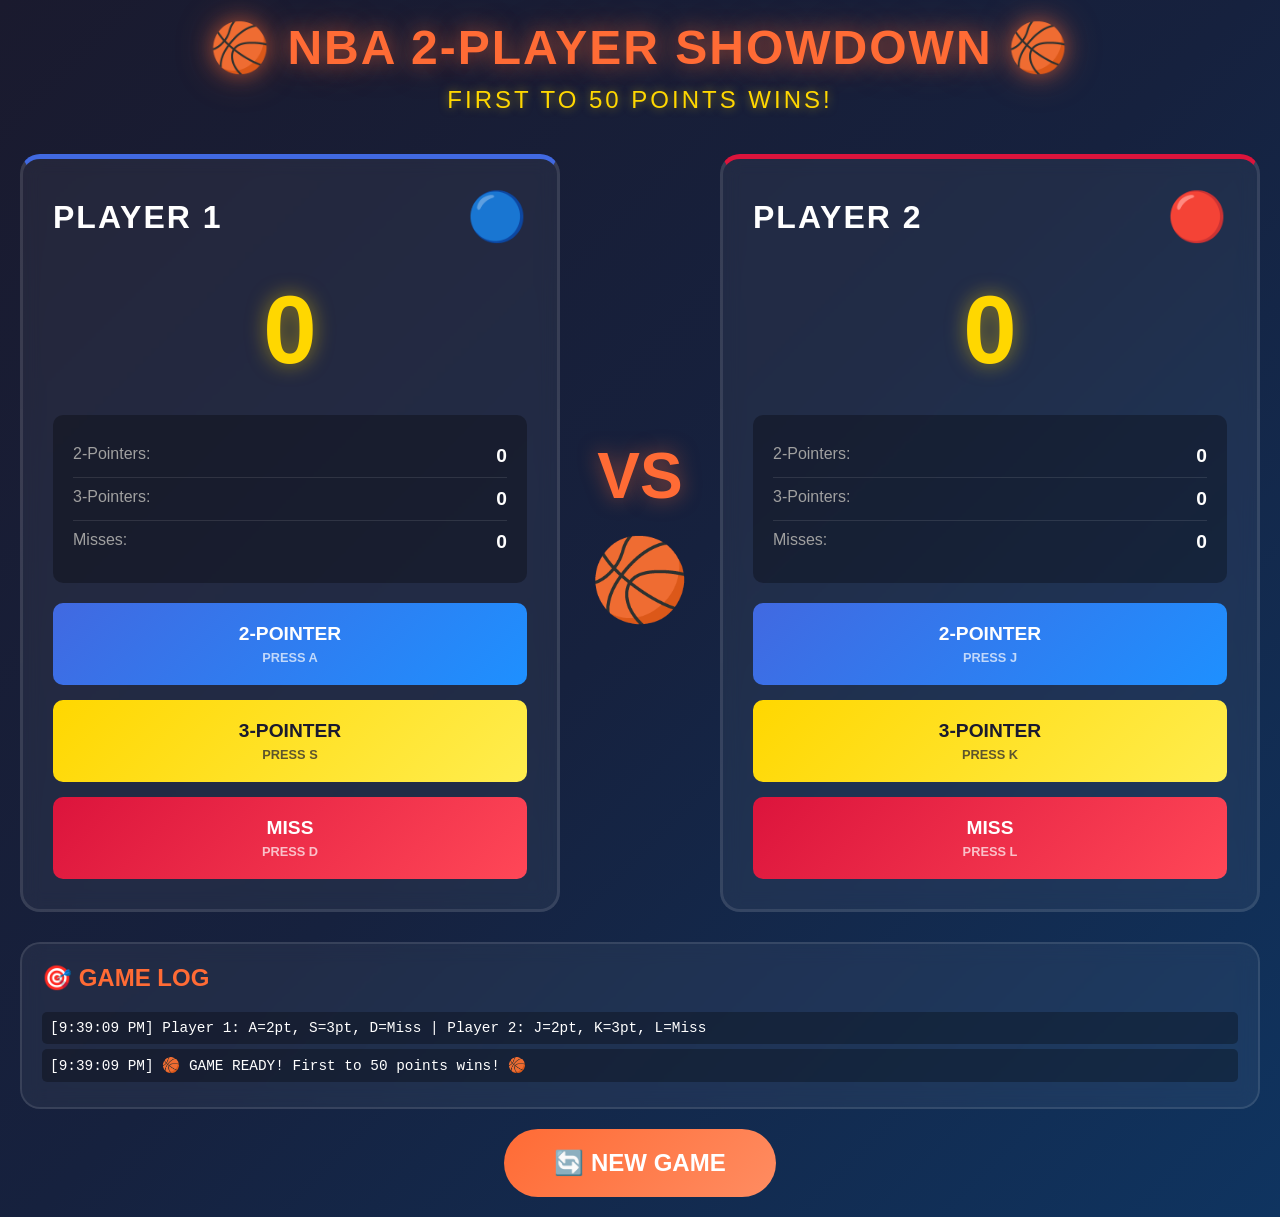
==== index.html @ 559199e9 "feat: Create NBA 2-player game with first to 50 points win condition - Implemented 2-player basketba" ====
<!DOCTYPE html>
<html lang="en">
<head>
    <meta charset="UTF-8">
    <meta name="viewport" content="width=device-width, initial-scale=1.0">
    <title>NBA 2-Player Showdown - First to 50!</title>
    <link rel="stylesheet" href="style.css">
</head>
<body>
    <div class="container">
        <header>
            <h1>🏀 NBA 2-PLAYER SHOWDOWN 🏀</h1>
            <p class="subtitle">FIRST TO 50 POINTS WINS!</p>
        </header>

        <div class="game-board">
            <!-- Player 1 Section -->
            <div class="player-section player1">
                <div class="player-header">
                    <h2>PLAYER 1</h2>
                    <div class="team-badge">🔵</div>
                </div>
                <div class="score-display" id="score1">0</div>
                <div class="stats">
                    <div class="stat">
                        <span class="stat-label">2-Pointers:</span>
                        <span class="stat-value" id="twoPointers1">0</span>
                    </div>
                    <div class="stat">
                        <span class="stat-label">3-Pointers:</span>
                        <span class="stat-value" id="threePointers1">0</span>
                    </div>
                    <div class="stat">
                        <span class="stat-label">Misses:</span>
                        <span class="stat-value" id="misses1">0</span>
                    </div>
                </div>
                <div class="controls">
                    <button class="btn btn-2pt" onclick="shoot(1, 2)">
                        <span class="btn-label">2-POINTER</span>
                        <span class="btn-key">Press A</span>
                    </button>
                    <button class="btn btn-3pt" onclick="shoot(1, 3)">
                        <span class="btn-label">3-POINTER</span>
                        <span class="btn-key">Press S</span>
                    </button>
                    <button class="btn btn-miss" onclick="miss(1)">
                        <span class="btn-label">MISS</span>
                        <span class="btn-key">Press D</span>
                    </button>
                </div>
            </div>

            <!-- VS Divider -->
            <div class="vs-divider">
                <div class="vs-text">VS</div>
                <div class="basketball">🏀</div>
            </div>

            <!-- Player 2 Section -->
            <div class="player-section player2">
                <div class="player-header">
                    <h2>PLAYER 2</h2>
                    <div class="team-badge">🔴</div>
                </div>
                <div class="score-display" id="score2">0</div>
                <div class="stats">
                    <div class="stat">
                        <span class="stat-label">2-Pointers:</span>
                        <span class="stat-value" id="twoPointers2">0</span>
                    </div>
                    <div class="stat">
                        <span class="stat-label">3-Pointers:</span>
                        <span class="stat-value" id="threePointers2">0</span>
                    </div>
                    <div class="stat">
                        <span class="stat-label">Misses:</span>
                        <span class="stat-value" id="misses2">0</span>
                    </div>
                </div>
                <div class="controls">
                    <button class="btn btn-2pt" onclick="shoot(2, 2)">
                        <span class="btn-label">2-POINTER</span>
                        <span class="btn-key">Press J</span>
                    </button>
                    <button class="btn btn-3pt" onclick="shoot(2, 3)">
                        <span class="btn-label">3-POINTER</span>
                        <span class="btn-key">Press K</span>
                    </button>
                    <button class="btn btn-miss" onclick="miss(2)">
                        <span class="btn-label">MISS</span>
                        <span class="btn-key">Press L</span>
                    </button>
                </div>
            </div>
        </div>

        <div class="game-log">
            <h3>🎯 GAME LOG</h3>
            <div id="log" class="log-content"></div>
        </div>

        <button class="reset-btn" onclick="resetGame()">🔄 NEW GAME</button>
    </div>

    <!-- Winner Modal -->
    <div id="winnerModal" class="modal">
        <div class="modal-content">
            <h2 class="winner-title">🏆 GAME OVER! 🏆</h2>
            <div id="winnerText" class="winner-text"></div>
            <div id="finalStats" class="final-stats"></div>
            <button class="btn-modal" onclick="resetGame()">PLAY AGAIN</button>
        </div>
    </div>

    <script src="game.js"></script>
</body>
</html>
---- style.css ----
* {
    margin: 0;
    padding: 0;
    box-sizing: border-box;
}

body {
    font-family: 'Arial Black', 'Arial Bold', Arial, sans-serif;
    background: linear-gradient(135deg, #1a1a2e 0%, #16213e 50%, #0f3460 100%);
    min-height: 100vh;
    padding: 20px;
    color: white;
}

.container {
    max-width: 1400px;
    margin: 0 auto;
}

header {
    text-align: center;
    margin-bottom: 40px;
    animation: fadeInDown 0.8s ease-out;
}

header h1 {
    font-size: 3rem;
    color: #ff6b35;
    text-shadow: 0 0 20px rgba(255, 107, 53, 0.5),
                 0 0 40px rgba(255, 107, 53, 0.3);
    margin-bottom: 10px;
    letter-spacing: 2px;
}

.subtitle {
    font-size: 1.5rem;
    color: #ffd700;
    text-shadow: 0 0 10px rgba(255, 215, 0, 0.5);
    letter-spacing: 3px;
}

.game-board {
    display: grid;
    grid-template-columns: 1fr auto 1fr;
    gap: 30px;
    margin-bottom: 30px;
    animation: fadeIn 1s ease-out;
}

.player-section {
    background: rgba(255, 255, 255, 0.05);
    border-radius: 20px;
    padding: 30px;
    backdrop-filter: blur(10px);
    border: 3px solid rgba(255, 255, 255, 0.1);
    transition: all 0.3s ease;
}

.player-section:hover {
    transform: translateY(-5px);
    border-color: rgba(255, 255, 255, 0.3);
    box-shadow: 0 10px 30px rgba(0, 0, 0, 0.3);
}

.player1 {
    border-top: 5px solid #4169e1;
}

.player2 {
    border-top: 5px solid #dc143c;
}

.player-header {
    display: flex;
    justify-content: space-between;
    align-items: center;
    margin-bottom: 20px;
}

.player-header h2 {
    font-size: 2rem;
    letter-spacing: 2px;
}

.team-badge {
    font-size: 3rem;
}

.score-display {
    font-size: 6rem;
    font-weight: bold;
    text-align: center;
    margin: 30px 0;
    color: #ffd700;
    text-shadow: 0 0 20px rgba(255, 215, 0, 0.5);
    transition: all 0.3s ease;
}

.score-display.pulse {
    animation: pulse 0.5s ease;
}

@keyframes pulse {
    0%, 100% { transform: scale(1); }
    50% { transform: scale(1.2); }
}

.stats {
    background: rgba(0, 0, 0, 0.3);
    border-radius: 10px;
    padding: 20px;
    margin-bottom: 20px;
}

.stat {
    display: flex;
    justify-content: space-between;
    padding: 10px 0;
    border-bottom: 1px solid rgba(255, 255, 255, 0.1);
}

.stat:last-child {
    border-bottom: none;
}

.stat-label {
    color: #a0a0a0;
    font-size: 1rem;
}

.stat-value {
    color: #ffffff;
    font-weight: bold;
    font-size: 1.2rem;
}

.controls {
    display: flex;
    flex-direction: column;
    gap: 15px;
}

.btn {
    padding: 20px;
    border: none;
    border-radius: 10px;
    font-size: 1.2rem;
    font-weight: bold;
    cursor: pointer;
    transition: all 0.3s ease;
    display: flex;
    flex-direction: column;
    align-items: center;
    gap: 5px;
    text-transform: uppercase;
}

.btn:hover {
    transform: translateY(-3px);
    box-shadow: 0 8px 20px rgba(0, 0, 0, 0.3);
}

.btn:active {
    transform: translateY(0);
}

.btn-label {
    font-size: 1.2rem;
}

.btn-key {
    font-size: 0.8rem;
    opacity: 0.7;
}

.btn-2pt {
    background: linear-gradient(135deg, #4169e1, #1e90ff);
    color: white;
}

.btn-2pt:hover {
    background: linear-gradient(135deg, #1e90ff, #4169e1);
}

.btn-3pt {
    background: linear-gradient(135deg, #ffd700, #ffed4e);
    color: #1a1a2e;
}

.btn-3pt:hover {
    background: linear-gradient(135deg, #ffed4e, #ffd700);
}

.btn-miss {
    background: linear-gradient(135deg, #dc143c, #ff4757);
    color: white;
}

.btn-miss:hover {
    background: linear-gradient(135deg, #ff4757, #dc143c);
}

.vs-divider {
    display: flex;
    flex-direction: column;
    align-items: center;
    justify-content: center;
    gap: 20px;
}

.vs-text {
    font-size: 4rem;
    font-weight: bold;
    color: #ff6b35;
    text-shadow: 0 0 20px rgba(255, 107, 53, 0.5);
}

.basketball {
    font-size: 5rem;
    animation: bounce 2s infinite;
}

@keyframes bounce {
    0%, 100% { transform: translateY(0); }
    50% { transform: translateY(-20px); }
}

.game-log {
    background: rgba(255, 255, 255, 0.05);
    border-radius: 20px;
    padding: 20px;
    margin-bottom: 20px;
    backdrop-filter: blur(10px);
    border: 2px solid rgba(255, 255, 255, 0.1);
}

.game-log h3 {
    color: #ff6b35;
    margin-bottom: 15px;
    font-size: 1.5rem;
}

.log-content {
    max-height: 200px;
    overflow-y: auto;
    font-family: 'Courier New', monospace;
    font-size: 0.9rem;
}

.log-entry {
    padding: 8px;
    margin: 5px 0;
    border-radius: 5px;
    background: rgba(0, 0, 0, 0.3);
    animation: slideIn 0.3s ease;
}

.log-entry.player1-action {
    border-left: 4px solid #4169e1;
}

.log-entry.player2-action {
    border-left: 4px solid #dc143c;
}

@keyframes slideIn {
    from {
        opacity: 0;
        transform: translateX(-20px);
    }
    to {
        opacity: 1;
        transform: translateX(0);
    }
}

.reset-btn {
    display: block;
    margin: 0 auto;
    padding: 20px 50px;
    background: linear-gradient(135deg, #ff6b35, #ff8c61);
    color: white;
    border: none;
    border-radius: 50px;
    font-size: 1.5rem;
    font-weight: bold;
    cursor: pointer;
    transition: all 0.3s ease;
}

.reset-btn:hover {
    transform: translateY(-3px);
    box-shadow: 0 10px 30px rgba(255, 107, 53, 0.5);
}

/* Modal Styles */
.modal {
    display: none;
    position: fixed;
    top: 0;
    left: 0;
    width: 100%;
    height: 100%;
    background: rgba(0, 0, 0, 0.9);
    backdrop-filter: blur(10px);
    z-index: 1000;
    animation: fadeIn 0.3s ease;
}

.modal.show {
    display: flex;
    align-items: center;
    justify-content: center;
}

.modal-content {
    background: linear-gradient(135deg, #1a1a2e, #16213e);
    padding: 50px;
    border-radius: 30px;
    text-align: center;
    border: 5px solid #ffd700;
    box-shadow: 0 0 50px rgba(255, 215, 0, 0.5);
    animation: zoomIn 0.5s ease;
}

@keyframes zoomIn {
    from {
        transform: scale(0.5);
        opacity: 0;
    }
    to {
        transform: scale(1);
        opacity: 1;
    }
}

.winner-title {
    font-size: 3rem;
    color: #ffd700;
    margin-bottom: 20px;
    text-shadow: 0 0 30px rgba(255, 215, 0, 0.7);
}

.winner-text {
    font-size: 2.5rem;
    margin-bottom: 30px;
    font-weight: bold;
}

.final-stats {
    background: rgba(0, 0, 0, 0.5);
    padding: 20px;
    border-radius: 15px;
    margin-bottom: 30px;
    font-size: 1.2rem;
}

.btn-modal {
    padding: 20px 50px;
    background: linear-gradient(135deg, #4169e1, #1e90ff);
    color: white;
    border: none;
    border-radius: 50px;
    font-size: 1.5rem;
    font-weight: bold;
    cursor: pointer;
    transition: all 0.3s ease;
}

.btn-modal:hover {
    transform: translateY(-3px);
    box-shadow: 0 10px 30px rgba(65, 105, 225, 0.5);
}

@keyframes fadeIn {
    from { opacity: 0; }
    to { opacity: 1; }
}

@keyframes fadeInDown {
    from {
        opacity: 0;
        transform: translateY(-30px);
    }
    to {
        opacity: 1;
        transform: translateY(0);
    }
}

/* Responsive Design */
@media (max-width: 1024px) {
    .game-board {
        grid-template-columns: 1fr;
        grid-template-rows: auto auto auto;
    }
    
    .vs-divider {
        order: 2;
        flex-direction: row;
        padding: 20px 0;
    }
    
    .player1 {
        order: 1;
    }
    
    .player2 {
        order: 3;
    }
    
    header h1 {
        font-size: 2rem;
    }
    
    .subtitle {
        font-size: 1rem;
    }
}

/* Scrollbar Styling */
.log-content::-webkit-scrollbar {
    width: 8px;
}

.log-content::-webkit-scrollbar-track {
    background: rgba(0, 0, 0, 0.3);
    border-radius: 10px;
}

.log-content::-webkit-scrollbar-thumb {
    background: #ff6b35;
    border-radius: 10px;
}

.log-content::-webkit-scrollbar-thumb:hover {
    background: #ff8c61;
}
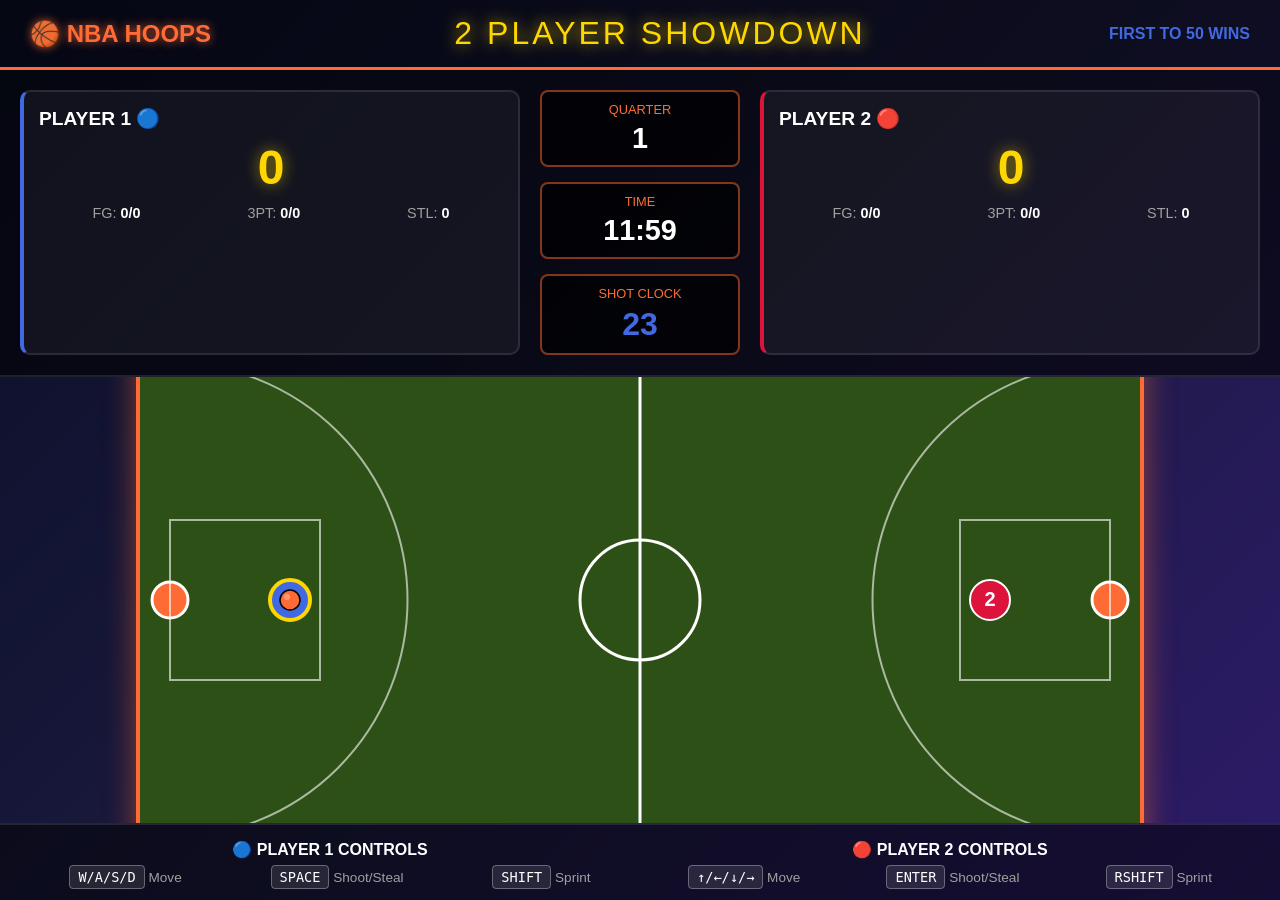
==== commit 9ac9fa3c: "feat: Create enhanced 2D basketball game with arcade-style gameplay - Implemented full 2D basketball" ====
--- a/index.html
+++ b/index.html
@@ -3,113 +3,98 @@
 <head>
     <meta charset="UTF-8">
     <meta name="viewport" content="width=device-width, initial-scale=1.0">
-    <title>NBA 2-Player Showdown - First to 50!</title>
+    <title>NBA 2K Style Basketball - 2 Player Game</title>
     <link rel="stylesheet" href="style.css">
 </head>
 <body>
-    <div class="container">
-        <header>
-            <h1>🏀 NBA 2-PLAYER SHOWDOWN 🏀</h1>
-            <p class="subtitle">FIRST TO 50 POINTS WINS!</p>
+    <div class="game-container">
+        <!-- Header -->
+        <header class="game-header">
+            <div class="logo">🏀 NBA HOOPS</div>
+            <div class="game-title">2 PLAYER SHOWDOWN</div>
+            <div class="game-mode">FIRST TO 50 WINS</div>
         </header>
 
-        <div class="game-board">
-            <!-- Player 1 Section -->
-            <div class="player-section player1">
-                <div class="player-header">
-                    <h2>PLAYER 1</h2>
-                    <div class="team-badge">🔵</div>
-                </div>
-                <div class="score-display" id="score1">0</div>
-                <div class="stats">
-                    <div class="stat">
-                        <span class="stat-label">2-Pointers:</span>
-                        <span class="stat-value" id="twoPointers1">0</span>
-                    </div>
-                    <div class="stat">
-                        <span class="stat-label">3-Pointers:</span>
-                        <span class="stat-value" id="threePointers1">0</span>
-                    </div>
-                    <div class="stat">
-                        <span class="stat-label">Misses:</span>
-                        <span class="stat-value" id="misses1">0</span>
-                    </div>
-                </div>
-                <div class="controls">
-                    <button class="btn btn-2pt" onclick="shoot(1, 2)">
-                        <span class="btn-label">2-POINTER</span>
-                        <span class="btn-key">Press A</span>
-                    </button>
-                    <button class="btn btn-3pt" onclick="shoot(1, 3)">
-                        <span class="btn-label">3-POINTER</span>
-                        <span class="btn-key">Press S</span>
-                    </button>
-                    <button class="btn btn-miss" onclick="miss(1)">
-                        <span class="btn-label">MISS</span>
-                        <span class="btn-key">Press D</span>
-                    </button>
+        <!-- Game HUD -->
+        <div class="game-hud">
+            <div class="player-hud player1-hud">
+                <div class="player-name">PLAYER 1 🔵</div>
+                <div class="player-score" id="p1Score">0</div>
+                <div class="player-stats">
+                    <div class="stat-item">FG: <span id="p1FG">0/0</span></div>
+                    <div class="stat-item">3PT: <span id="p13PT">0/0</span></div>
+                    <div class="stat-item">STL: <span id="p1STL">0</span></div>
                 </div>
             </div>
 
-            <!-- VS Divider -->
-            <div class="vs-divider">
-                <div class="vs-text">VS</div>
-                <div class="basketball">🏀</div>
+            <div class="center-hud">
+                <div class="quarter-display">
+                    <div class="quarter-label">QUARTER</div>
+                    <div class="quarter-value" id="quarter">1</div>
+                </div>
+                <div class="timer-display">
+                    <div class="timer-label">TIME</div>
+                    <div class="timer-value" id="timer">12:00</div>
+                </div>
+                <div class="shot-clock-display">
+                    <div class="shot-clock-label">SHOT CLOCK</div>
+                    <div class="shot-clock-value" id="shotClock">24</div>
+                </div>
             </div>
 
-            <!-- Player 2 Section -->
-            <div class="player-section player2">
-                <div class="player-header">
-                    <h2>PLAYER 2</h2>
-                    <div class="team-badge">🔴</div>
-                </div>
-                <div class="score-display" id="score2">0</div>
-                <div class="stats">
-                    <div class="stat">
-                        <span class="stat-label">2-Pointers:</span>
-                        <span class="stat-value" id="twoPointers2">0</span>
-                    </div>
-                    <div class="stat">
-                        <span class="stat-label">3-Pointers:</span>
-                        <span class="stat-value" id="threePointers2">0</span>
-                    </div>
-                    <div class="stat">
-                        <span class="stat-label">Misses:</span>
-                        <span class="stat-value" id="misses2">0</span>
-                    </div>
-                </div>
-                <div class="controls">
-                    <button class="btn btn-2pt" onclick="shoot(2, 2)">
-                        <span class="btn-label">2-POINTER</span>
-                        <span class="btn-key">Press J</span>
-                    </button>
-                    <button class="btn btn-3pt" onclick="shoot(2, 3)">
-                        <span class="btn-label">3-POINTER</span>
-                        <span class="btn-key">Press K</span>
-                    </button>
-                    <button class="btn btn-miss" onclick="miss(2)">
-                        <span class="btn-label">MISS</span>
-                        <span class="btn-key">Press L</span>
-                    </button>
+            <div class="player-hud player2-hud">
+                <div class="player-name">PLAYER 2 🔴</div>
+                <div class="player-score" id="p2Score">0</div>
+                <div class="player-stats">
+                    <div class="stat-item">FG: <span id="p2FG">0/0</span></div>
+                    <div class="stat-item">3PT: <span id="p23PT">0/0</span></div>
+                    <div class="stat-item">STL: <span id="p2STL">0</span></div>
                 </div>
             </div>
         </div>
 
-        <div class="game-log">
-            <h3>🎯 GAME LOG</h3>
-            <div id="log" class="log-content"></div>
+        <!-- Game Canvas -->
+        <div class="canvas-container">
+            <canvas id="gameCanvas"></canvas>
         </div>
 
-        <button class="reset-btn" onclick="resetGame()">🔄 NEW GAME</button>
-    </div>
+        <!-- Controls Info -->
+        <div class="controls-info">
+            <div class="control-section">
+                <h3>🔵 PLAYER 1 CONTROLS</h3>
+                <div class="controls-grid">
+                    <div class="control"><kbd>W/A/S/D</kbd> Move</div>
+                    <div class="control"><kbd>SPACE</kbd> Shoot/Steal</div>
+                    <div class="control"><kbd>SHIFT</kbd> Sprint</div>
+                </div>
+            </div>
+            <div class="control-section">
+                <h3>🔴 PLAYER 2 CONTROLS</h3>
+                <div class="controls-grid">
+                    <div class="control"><kbd>↑/←/↓/→</kbd> Move</div>
+                    <div class="control"><kbd>ENTER</kbd> Shoot/Steal</div>
+                    <div class="control"><kbd>RSHIFT</kbd> Sprint</div>
+                </div>
+            </div>
+        </div>
 
-    <!-- Winner Modal -->
-    <div id="winnerModal" class="modal">
-        <div class="modal-content">
-            <h2 class="winner-title">🏆 GAME OVER! 🏆</h2>
-            <div id="winnerText" class="winner-text"></div>
-            <div id="finalStats" class="final-stats"></div>
-            <button class="btn-modal" onclick="resetGame()">PLAY AGAIN</button>
+        <!-- Pause Menu -->
+        <div id="pauseMenu" class="modal">
+            <div class="modal-content">
+                <h2>⏸️ PAUSED</h2>
+                <button class="btn" onclick="game.resume()">RESUME</button>
+                <button class="btn" onclick="game.reset()">NEW GAME</button>
+            </div>
+        </div>
+
+        <!-- Winner Modal -->
+        <div id="winnerModal" class="modal">
+            <div class="modal-content winner-modal">
+                <h2 class="winner-title">🏆 GAME OVER! 🏆</h2>
+                <div id="winnerText" class="winner-text"></div>
+                <div id="finalStats" class="final-stats"></div>
+                <button class="btn btn-large" onclick="game.reset()">PLAY AGAIN</button>
+            </div>
         </div>
     </div>
 
--- a/style.css
+++ b/style.css
@@ -5,295 +5,211 @@
 }
 
 body {
-    font-family: 'Arial Black', 'Arial Bold', Arial, sans-serif;
-    background: linear-gradient(135deg, #1a1a2e 0%, #16213e 50%, #0f3460 100%);
-    min-height: 100vh;
-    padding: 20px;
-    color: white;
-}
-
-.container {
-    max-width: 1400px;
+    font-family: 'Arial Black', Arial, sans-serif;
+    background: linear-gradient(135deg, #0a0e27 0%, #1a1a3e 50%, #2d1b69 100%);
+    color: white;
+    overflow: hidden;
+    height: 100vh;
+}
+
+.game-container {
+    display: flex;
+    flex-direction: column;
+    height: 100vh;
+    max-width: 1600px;
     margin: 0 auto;
 }
 
-header {
-    text-align: center;
-    margin-bottom: 40px;
-    animation: fadeInDown 0.8s ease-out;
-}
-
-header h1 {
-    font-size: 3rem;
+/* Header */
+.game-header {
+    display: flex;
+    justify-content: space-between;
+    align-items: center;
+    padding: 15px 30px;
+    background: rgba(0, 0, 0, 0.5);
+    border-bottom: 3px solid #ff6b35;
+}
+
+.logo {
+    font-size: 1.5rem;
+    font-weight: bold;
     color: #ff6b35;
-    text-shadow: 0 0 20px rgba(255, 107, 53, 0.5),
-                 0 0 40px rgba(255, 107, 53, 0.3);
-    margin-bottom: 10px;
-    letter-spacing: 2px;
-}
-
-.subtitle {
-    font-size: 1.5rem;
+    text-shadow: 0 0 10px rgba(255, 107, 53, 0.8);
+}
+
+.game-title {
+    font-size: 2rem;
+    letter-spacing: 3px;
     color: #ffd700;
-    text-shadow: 0 0 10px rgba(255, 215, 0, 0.5);
-    letter-spacing: 3px;
-}
-
-.game-board {
+    text-shadow: 0 0 15px rgba(255, 215, 0, 0.8);
+}
+
+.game-mode {
+    font-size: 1rem;
+    color: #4169e1;
+    font-weight: bold;
+}
+
+/* HUD */
+.game-hud {
     display: grid;
     grid-template-columns: 1fr auto 1fr;
-    gap: 30px;
-    margin-bottom: 30px;
-    animation: fadeIn 1s ease-out;
-}
-
-.player-section {
+    gap: 20px;
+    padding: 20px;
+    background: rgba(0, 0, 0, 0.6);
+    border-bottom: 2px solid rgba(255, 255, 255, 0.1);
+}
+
+.player-hud {
     background: rgba(255, 255, 255, 0.05);
-    border-radius: 20px;
-    padding: 30px;
-    backdrop-filter: blur(10px);
-    border: 3px solid rgba(255, 255, 255, 0.1);
-    transition: all 0.3s ease;
-}
-
-.player-section:hover {
-    transform: translateY(-5px);
-    border-color: rgba(255, 255, 255, 0.3);
-    box-shadow: 0 10px 30px rgba(0, 0, 0, 0.3);
-}
-
-.player1 {
-    border-top: 5px solid #4169e1;
-}
-
-.player2 {
-    border-top: 5px solid #dc143c;
-}
-
-.player-header {
-    display: flex;
-    justify-content: space-between;
-    align-items: center;
-    margin-bottom: 20px;
-}
-
-.player-header h2 {
-    font-size: 2rem;
-    letter-spacing: 2px;
-}
-
-.team-badge {
+    padding: 15px;
+    border-radius: 10px;
+    border: 2px solid rgba(255, 255, 255, 0.1);
+}
+
+.player1-hud {
+    border-left: 4px solid #4169e1;
+}
+
+.player2-hud {
+    border-left: 4px solid #dc143c;
+}
+
+.player-name {
+    font-size: 1.2rem;
+    margin-bottom: 10px;
+    font-weight: bold;
+}
+
+.player-score {
     font-size: 3rem;
-}
-
-.score-display {
-    font-size: 6rem;
-    font-weight: bold;
-    text-align: center;
-    margin: 30px 0;
     color: #ffd700;
-    text-shadow: 0 0 20px rgba(255, 215, 0, 0.5);
-    transition: all 0.3s ease;
-}
-
-.score-display.pulse {
-    animation: pulse 0.5s ease;
-}
-
-@keyframes pulse {
-    0%, 100% { transform: scale(1); }
-    50% { transform: scale(1.2); }
-}
-
-.stats {
-    background: rgba(0, 0, 0, 0.3);
-    border-radius: 10px;
-    padding: 20px;
-    margin-bottom: 20px;
-}
-
-.stat {
-    display: flex;
-    justify-content: space-between;
-    padding: 10px 0;
-    border-bottom: 1px solid rgba(255, 255, 255, 0.1);
-}
-
-.stat:last-child {
-    border-bottom: none;
-}
-
-.stat-label {
+    text-align: center;
+    margin: 10px 0;
+    text-shadow: 0 0 15px rgba(255, 215, 0, 0.6);
+    font-weight: bold;
+}
+
+.player-stats {
+    display: flex;
+    justify-content: space-around;
+    font-size: 0.9rem;
+    margin-top: 10px;
+}
+
+.stat-item {
     color: #a0a0a0;
-    font-size: 1rem;
-}
-
-.stat-value {
-    color: #ffffff;
-    font-weight: bold;
-    font-size: 1.2rem;
-}
-
-.controls {
+}
+
+.stat-item span {
+    color: white;
+    font-weight: bold;
+}
+
+/* Center HUD */
+.center-hud {
     display: flex;
     flex-direction: column;
     gap: 15px;
-}
-
-.btn {
+    min-width: 200px;
+}
+
+.quarter-display, .timer-display, .shot-clock-display {
+    background: rgba(0, 0, 0, 0.7);
+    padding: 10px;
+    border-radius: 8px;
+    text-align: center;
+    border: 2px solid rgba(255, 107, 53, 0.5);
+}
+
+.quarter-label, .timer-label, .shot-clock-label {
+    font-size: 0.8rem;
+    color: #ff6b35;
+    margin-bottom: 5px;
+}
+
+.quarter-value, .timer-value {
+    font-size: 1.8rem;
+    font-weight: bold;
+    color: white;
+}
+
+.shot-clock-value {
+    font-size: 2rem;
+    font-weight: bold;
+    color: #4169e1;
+}
+
+.shot-clock-value.warning {
+    color: #ff6b35;
+    animation: pulse 0.5s infinite;
+}
+
+.shot-clock-value.critical {
+    color: #dc143c;
+    animation: pulse 0.3s infinite;
+}
+
+@keyframes pulse {
+    0%, 100% { opacity: 1; transform: scale(1); }
+    50% { opacity: 0.7; transform: scale(1.1); }
+}
+
+/* Canvas Container */
+.canvas-container {
+    flex: 1;
+    display: flex;
+    justify-content: center;
+    align-items: center;
     padding: 20px;
-    border: none;
+    overflow: hidden;
+}
+
+#gameCanvas {
+    border: 4px solid #ff6b35;
     border-radius: 10px;
-    font-size: 1.2rem;
-    font-weight: bold;
-    cursor: pointer;
-    transition: all 0.3s ease;
-    display: flex;
-    flex-direction: column;
-    align-items: center;
-    gap: 5px;
-    text-transform: uppercase;
-}
-
-.btn:hover {
-    transform: translateY(-3px);
-    box-shadow: 0 8px 20px rgba(0, 0, 0, 0.3);
-}
-
-.btn:active {
-    transform: translateY(0);
-}
-
-.btn-label {
-    font-size: 1.2rem;
-}
-
-.btn-key {
-    font-size: 0.8rem;
-    opacity: 0.7;
-}
-
-.btn-2pt {
-    background: linear-gradient(135deg, #4169e1, #1e90ff);
-    color: white;
-}
-
-.btn-2pt:hover {
-    background: linear-gradient(135deg, #1e90ff, #4169e1);
-}
-
-.btn-3pt {
-    background: linear-gradient(135deg, #ffd700, #ffed4e);
-    color: #1a1a2e;
-}
-
-.btn-3pt:hover {
-    background: linear-gradient(135deg, #ffed4e, #ffd700);
-}
-
-.btn-miss {
-    background: linear-gradient(135deg, #dc143c, #ff4757);
-    color: white;
-}
-
-.btn-miss:hover {
-    background: linear-gradient(135deg, #ff4757, #dc143c);
-}
-
-.vs-divider {
-    display: flex;
-    flex-direction: column;
-    align-items: center;
-    justify-content: center;
+    box-shadow: 0 0 30px rgba(255, 107, 53, 0.5);
+    background: #2d5016;
+}
+
+/* Controls Info */
+.controls-info {
+    display: grid;
+    grid-template-columns: 1fr 1fr;
     gap: 20px;
-}
-
-.vs-text {
-    font-size: 4rem;
-    font-weight: bold;
-    color: #ff6b35;
-    text-shadow: 0 0 20px rgba(255, 107, 53, 0.5);
-}
-
-.basketball {
-    font-size: 5rem;
-    animation: bounce 2s infinite;
-}
-
-@keyframes bounce {
-    0%, 100% { transform: translateY(0); }
-    50% { transform: translateY(-20px); }
-}
-
-.game-log {
-    background: rgba(255, 255, 255, 0.05);
-    border-radius: 20px;
-    padding: 20px;
-    margin-bottom: 20px;
-    backdrop-filter: blur(10px);
-    border: 2px solid rgba(255, 255, 255, 0.1);
-}
-
-.game-log h3 {
-    color: #ff6b35;
-    margin-bottom: 15px;
-    font-size: 1.5rem;
-}
-
-.log-content {
-    max-height: 200px;
-    overflow-y: auto;
-    font-family: 'Courier New', monospace;
-    font-size: 0.9rem;
-}
-
-.log-entry {
-    padding: 8px;
-    margin: 5px 0;
-    border-radius: 5px;
-    background: rgba(0, 0, 0, 0.3);
-    animation: slideIn 0.3s ease;
-}
-
-.log-entry.player1-action {
-    border-left: 4px solid #4169e1;
-}
-
-.log-entry.player2-action {
-    border-left: 4px solid #dc143c;
-}
-
-@keyframes slideIn {
-    from {
-        opacity: 0;
-        transform: translateX(-20px);
-    }
-    to {
-        opacity: 1;
-        transform: translateX(0);
-    }
-}
-
-.reset-btn {
-    display: block;
-    margin: 0 auto;
-    padding: 20px 50px;
-    background: linear-gradient(135deg, #ff6b35, #ff8c61);
-    color: white;
-    border: none;
-    border-radius: 50px;
-    font-size: 1.5rem;
-    font-weight: bold;
-    cursor: pointer;
-    transition: all 0.3s ease;
-}
-
-.reset-btn:hover {
-    transform: translateY(-3px);
-    box-shadow: 0 10px 30px rgba(255, 107, 53, 0.5);
-}
-
-/* Modal Styles */
+    padding: 15px 30px;
+    background: rgba(0, 0, 0, 0.5);
+    border-top: 2px solid rgba(255, 255, 255, 0.1);
+}
+
+.control-section h3 {
+    font-size: 1rem;
+    margin-bottom: 10px;
+    text-align: center;
+}
+
+.controls-grid {
+    display: flex;
+    justify-content: space-around;
+    gap: 10px;
+}
+
+.control {
+    font-size: 0.85rem;
+    color: #a0a0a0;
+}
+
+kbd {
+    background: rgba(255, 255, 255, 0.1);
+    padding: 3px 8px;
+    border-radius: 4px;
+    border: 1px solid rgba(255, 255, 255, 0.3);
+    color: white;
+    font-family: monospace;
+    font-size: 0.85rem;
+}
+
+/* Modal */
 .modal {
     display: none;
     position: fixed;
@@ -304,21 +220,20 @@
     background: rgba(0, 0, 0, 0.9);
     backdrop-filter: blur(10px);
     z-index: 1000;
-    animation: fadeIn 0.3s ease;
-}
-
-.modal.show {
-    display: flex;
     align-items: center;
     justify-content: center;
 }
 
+.modal.show {
+    display: flex;
+}
+
 .modal-content {
     background: linear-gradient(135deg, #1a1a2e, #16213e);
-    padding: 50px;
-    border-radius: 30px;
-    text-align: center;
-    border: 5px solid #ffd700;
+    padding: 40px;
+    border-radius: 20px;
+    text-align: center;
+    border: 4px solid #ffd700;
     box-shadow: 0 0 50px rgba(255, 215, 0, 0.5);
     animation: zoomIn 0.5s ease;
 }
@@ -334,11 +249,20 @@
     }
 }
 
+.modal-content h2 {
+    font-size: 2.5rem;
+    margin-bottom: 20px;
+    color: #ffd700;
+    text-shadow: 0 0 20px rgba(255, 215, 0, 0.7);
+}
+
+.winner-modal {
+    min-width: 600px;
+}
+
 .winner-title {
     font-size: 3rem;
-    color: #ffd700;
     margin-bottom: 20px;
-    text-shadow: 0 0 30px rgba(255, 215, 0, 0.7);
 }
 
 .winner-text {
@@ -352,87 +276,78 @@
     padding: 20px;
     border-radius: 15px;
     margin-bottom: 30px;
+    font-size: 1.1rem;
+    text-align: left;
+}
+
+.final-stats h3 {
+    text-align: center;
+    margin-bottom: 15px;
+    font-size: 1.5rem;
+}
+
+.final-stats > div {
+    margin-bottom: 20px;
+}
+
+.final-stats > div > div {
+    padding: 5px;
+}
+
+/* Buttons */
+.btn {
+    padding: 15px 40px;
+    background: linear-gradient(135deg, #4169e1, #1e90ff);
+    color: white;
+    border: none;
+    border-radius: 10px;
     font-size: 1.2rem;
-}
-
-.btn-modal {
-    padding: 20px 50px;
-    background: linear-gradient(135deg, #4169e1, #1e90ff);
-    color: white;
-    border: none;
-    border-radius: 50px;
-    font-size: 1.5rem;
     font-weight: bold;
     cursor: pointer;
     transition: all 0.3s ease;
-}
-
-.btn-modal:hover {
+    margin: 10px;
+    text-transform: uppercase;
+}
+
+.btn:hover {
     transform: translateY(-3px);
-    box-shadow: 0 10px 30px rgba(65, 105, 225, 0.5);
-}
-
-@keyframes fadeIn {
-    from { opacity: 0; }
-    to { opacity: 1; }
-}
-
-@keyframes fadeInDown {
-    from {
-        opacity: 0;
-        transform: translateY(-30px);
-    }
-    to {
-        opacity: 1;
-        transform: translateY(0);
-    }
-}
-
-/* Responsive Design */
-@media (max-width: 1024px) {
-    .game-board {
+    box-shadow: 0 8px 20px rgba(65, 105, 225, 0.5);
+}
+
+.btn:active {
+    transform: translateY(0);
+}
+
+.btn-large {
+    padding: 20px 60px;
+    font-size: 1.5rem;
+}
+
+/* Responsive */
+@media (max-width: 1200px) {
+    .game-title {
+        font-size: 1.5rem;
+    }
+    
+    .player-score {
+        font-size: 2.5rem;
+    }
+    
+    .controls-info {
         grid-template-columns: 1fr;
-        grid-template-rows: auto auto auto;
+    }
+}
+
+@media (max-height: 800px) {
+    .game-header {
+        padding: 10px 20px;
     }
     
-    .vs-divider {
-        order: 2;
-        flex-direction: row;
-        padding: 20px 0;
+    .game-hud {
+        padding: 15px;
     }
     
-    .player1 {
-        order: 1;
-    }
-    
-    .player2 {
-        order: 3;
-    }
-    
-    header h1 {
-        font-size: 2rem;
-    }
-    
-    .subtitle {
-        font-size: 1rem;
-    }
-}
-
-/* Scrollbar Styling */
-.log-content::-webkit-scrollbar {
-    width: 8px;
-}
-
-.log-content::-webkit-scrollbar-track {
-    background: rgba(0, 0, 0, 0.3);
-    border-radius: 10px;
-}
-
-.log-content::-webkit-scrollbar-thumb {
-    background: #ff6b35;
-    border-radius: 10px;
-}
-
-.log-content::-webkit-scrollbar-thumb:hover {
-    background: #ff8c61;
-}
+    .controls-info {
+        padding: 10px 20px;
+    }
+}
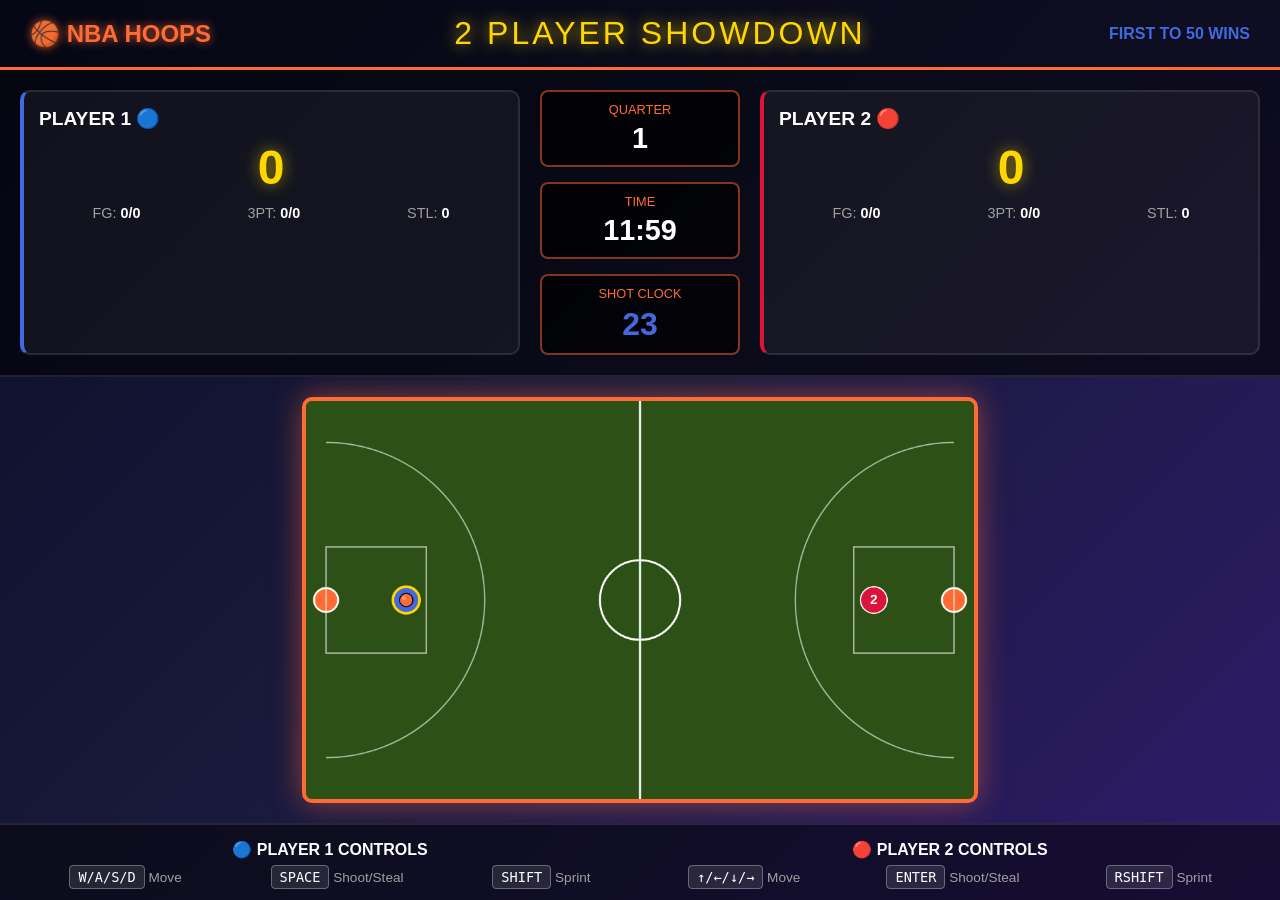
==== commit a13a334c: "feat: Add mobile support with touch controls and deployment documentation Mobile Enhancements: - Add" ====
--- a/index.html
+++ b/index.html
@@ -2,7 +2,10 @@
 <html lang="en">
 <head>
     <meta charset="UTF-8">
-    <meta name="viewport" content="width=device-width, initial-scale=1.0">
+    <meta name="viewport" content="width=device-width, initial-scale=1.0, maximum-scale=1.0, user-scalable=no">
+    <meta name="apple-mobile-web-app-capable" content="yes">
+    <meta name="apple-mobile-web-app-status-bar-style" content="black-translucent">
+    <meta name="mobile-web-app-capable" content="yes">
     <title>NBA 2K Style Basketball - 2 Player Game</title>
     <link rel="stylesheet" href="style.css">
 </head>
@@ -58,8 +61,49 @@
             <canvas id="gameCanvas"></canvas>
         </div>
 
-        <!-- Controls Info -->
-        <div class="controls-info">
+        <!-- Mobile Touch Controls -->
+        <div id="mobileControls" class="mobile-controls">
+            <!-- Player 1 Controls (Left Side) -->
+            <div class="mobile-control-panel player1-panel">
+                <div class="mobile-joystick" id="p1Joystick">
+                    <div class="joystick-base">
+                        <div class="joystick-stick" id="p1Stick"></div>
+                    </div>
+                </div>
+                <div class="mobile-buttons">
+                    <button class="mobile-btn shoot-btn" id="p1ShootBtn">
+                        <span class="btn-icon">🏀</span>
+                        <span class="btn-text">SHOOT</span>
+                    </button>
+                    <button class="mobile-btn sprint-btn" id="p1SprintBtn">
+                        <span class="btn-icon">⚡</span>
+                        <span class="btn-text">SPRINT</span>
+                    </button>
+                </div>
+            </div>
+
+            <!-- Player 2 Controls (Right Side) -->
+            <div class="mobile-control-panel player2-panel">
+                <div class="mobile-joystick" id="p2Joystick">
+                    <div class="joystick-base">
+                        <div class="joystick-stick" id="p2Stick"></div>
+                    </div>
+                </div>
+                <div class="mobile-buttons">
+                    <button class="mobile-btn shoot-btn" id="p2ShootBtn">
+                        <span class="btn-icon">🏀</span>
+                        <span class="btn-text">SHOOT</span>
+                    </button>
+                    <button class="mobile-btn sprint-btn" id="p2SprintBtn">
+                        <span class="btn-icon">⚡</span>
+                        <span class="btn-text">SPRINT</span>
+                    </button>
+                </div>
+            </div>
+        </div>
+
+        <!-- Controls Info (Desktop) -->
+        <div class="controls-info desktop-only">
             <div class="control-section">
                 <h3>🔵 PLAYER 1 CONTROLS</h3>
                 <div class="controls-grid">
--- a/style.css
+++ b/style.css
@@ -323,6 +323,137 @@
     font-size: 1.5rem;
 }
 
+/* Mobile Touch Controls */
+.mobile-controls {
+    display: none;
+    position: fixed;
+    bottom: 0;
+    left: 0;
+    right: 0;
+    height: 200px;
+    pointer-events: none;
+    z-index: 100;
+}
+
+.mobile-control-panel {
+    position: absolute;
+    bottom: 20px;
+    display: flex;
+    gap: 20px;
+    align-items: flex-end;
+    pointer-events: all;
+}
+
+.player1-panel {
+    left: 20px;
+}
+
+.player2-panel {
+    right: 20px;
+}
+
+/* Virtual Joystick */
+.mobile-joystick {
+    position: relative;
+}
+
+.joystick-base {
+    width: 120px;
+    height: 120px;
+    background: rgba(255, 255, 255, 0.1);
+    border: 3px solid rgba(255, 255, 255, 0.3);
+    border-radius: 50%;
+    position: relative;
+    box-shadow: 0 4px 20px rgba(0, 0, 0, 0.5);
+}
+
+.joystick-stick {
+    width: 50px;
+    height: 50px;
+    background: rgba(255, 255, 255, 0.6);
+    border: 3px solid white;
+    border-radius: 50%;
+    position: absolute;
+    top: 50%;
+    left: 50%;
+    transform: translate(-50%, -50%);
+    transition: all 0.1s ease;
+    box-shadow: 0 2px 10px rgba(0, 0, 0, 0.3);
+}
+
+.player1-panel .joystick-stick {
+    background: rgba(65, 105, 225, 0.8);
+    border-color: #4169e1;
+}
+
+.player2-panel .joystick-stick {
+    background: rgba(220, 20, 60, 0.8);
+    border-color: #dc143c;
+}
+
+/* Mobile Buttons */
+.mobile-buttons {
+    display: flex;
+    flex-direction: column;
+    gap: 10px;
+}
+
+.mobile-btn {
+    width: 80px;
+    height: 80px;
+    border-radius: 50%;
+    border: 3px solid rgba(255, 255, 255, 0.5);
+    background: rgba(255, 255, 255, 0.15);
+    color: white;
+    font-weight: bold;
+    display: flex;
+    flex-direction: column;
+    align-items: center;
+    justify-content: center;
+    gap: 5px;
+    box-shadow: 0 4px 15px rgba(0, 0, 0, 0.5);
+    cursor: pointer;
+    user-select: none;
+    -webkit-tap-highlight-color: transparent;
+    transition: all 0.1s ease;
+}
+
+.mobile-btn:active {
+    transform: scale(0.9);
+    background: rgba(255, 255, 255, 0.3);
+}
+
+.mobile-btn .btn-icon {
+    font-size: 1.8rem;
+}
+
+.mobile-btn .btn-text {
+    font-size: 0.7rem;
+}
+
+.shoot-btn {
+    background: linear-gradient(135deg, rgba(255, 107, 53, 0.3), rgba(255, 140, 97, 0.3));
+    border-color: #ff6b35;
+}
+
+.shoot-btn:active {
+    background: linear-gradient(135deg, rgba(255, 107, 53, 0.6), rgba(255, 140, 97, 0.6));
+}
+
+.sprint-btn {
+    background: linear-gradient(135deg, rgba(255, 215, 0, 0.2), rgba(255, 237, 78, 0.2));
+    border-color: #ffd700;
+}
+
+.sprint-btn:active {
+    background: linear-gradient(135deg, rgba(255, 215, 0, 0.5), rgba(255, 237, 78, 0.5));
+}
+
+/* Desktop Only Controls */
+.desktop-only {
+    display: grid;
+}
+
 /* Responsive */
 @media (max-width: 1200px) {
     .game-title {
@@ -338,6 +469,116 @@
     }
 }
 
+@media (max-width: 768px) {
+    body {
+        overflow: auto;
+    }
+
+    .game-header {
+        padding: 10px 15px;
+        flex-wrap: wrap;
+    }
+    
+    .logo {
+        font-size: 1.2rem;
+    }
+    
+    .game-title {
+        font-size: 1.2rem;
+        letter-spacing: 1px;
+    }
+    
+    .game-mode {
+        font-size: 0.8rem;
+        width: 100%;
+        text-align: center;
+        margin-top: 5px;
+    }
+    
+    .game-hud {
+        grid-template-columns: 1fr;
+        gap: 10px;
+        padding: 10px;
+    }
+    
+    .center-hud {
+        order: -1;
+        flex-direction: row;
+        justify-content: space-around;
+    }
+    
+    .quarter-display, .timer-display, .shot-clock-display {
+        padding: 8px;
+    }
+    
+    .quarter-value, .timer-value {
+        font-size: 1.4rem;
+    }
+    
+    .shot-clock-value {
+        font-size: 1.6rem;
+    }
+    
+    .player-hud {
+        padding: 10px;
+    }
+    
+    .player-name {
+        font-size: 1rem;
+    }
+    
+    .player-score {
+        font-size: 2rem;
+        margin: 5px 0;
+    }
+    
+    .player-stats {
+        font-size: 0.8rem;
+    }
+    
+    .canvas-container {
+        padding: 10px;
+        height: calc(100vh - 400px);
+        min-height: 300px;
+    }
+    
+    #gameCanvas {
+        max-width: 100%;
+        height: auto;
+    }
+    
+    .desktop-only {
+        display: none;
+    }
+    
+    .mobile-controls {
+        display: block;
+    }
+    
+    .modal-content {
+        padding: 20px;
+        margin: 10px;
+        max-width: 90%;
+    }
+    
+    .winner-modal {
+        min-width: auto;
+    }
+    
+    .winner-title {
+        font-size: 2rem;
+    }
+    
+    .winner-text {
+        font-size: 1.8rem;
+    }
+    
+    .final-stats {
+        font-size: 0.9rem;
+        padding: 15px;
+    }
+}
+
 @media (max-height: 800px) {
     .game-header {
         padding: 10px 20px;
@@ -351,3 +592,40 @@
         padding: 10px 20px;
     }
 }
+
+@media (max-width: 480px) {
+    .mobile-control-panel {
+        bottom: 10px;
+    }
+    
+    .player1-panel {
+        left: 10px;
+    }
+    
+    .player2-panel {
+        right: 10px;
+    }
+    
+    .joystick-base {
+        width: 100px;
+        height: 100px;
+    }
+    
+    .joystick-stick {
+        width: 40px;
+        height: 40px;
+    }
+    
+    .mobile-btn {
+        width: 65px;
+        height: 65px;
+    }
+    
+    .mobile-btn .btn-icon {
+        font-size: 1.5rem;
+    }
+    
+    .mobile-btn .btn-text {
+        font-size: 0.6rem;
+    }
+}
